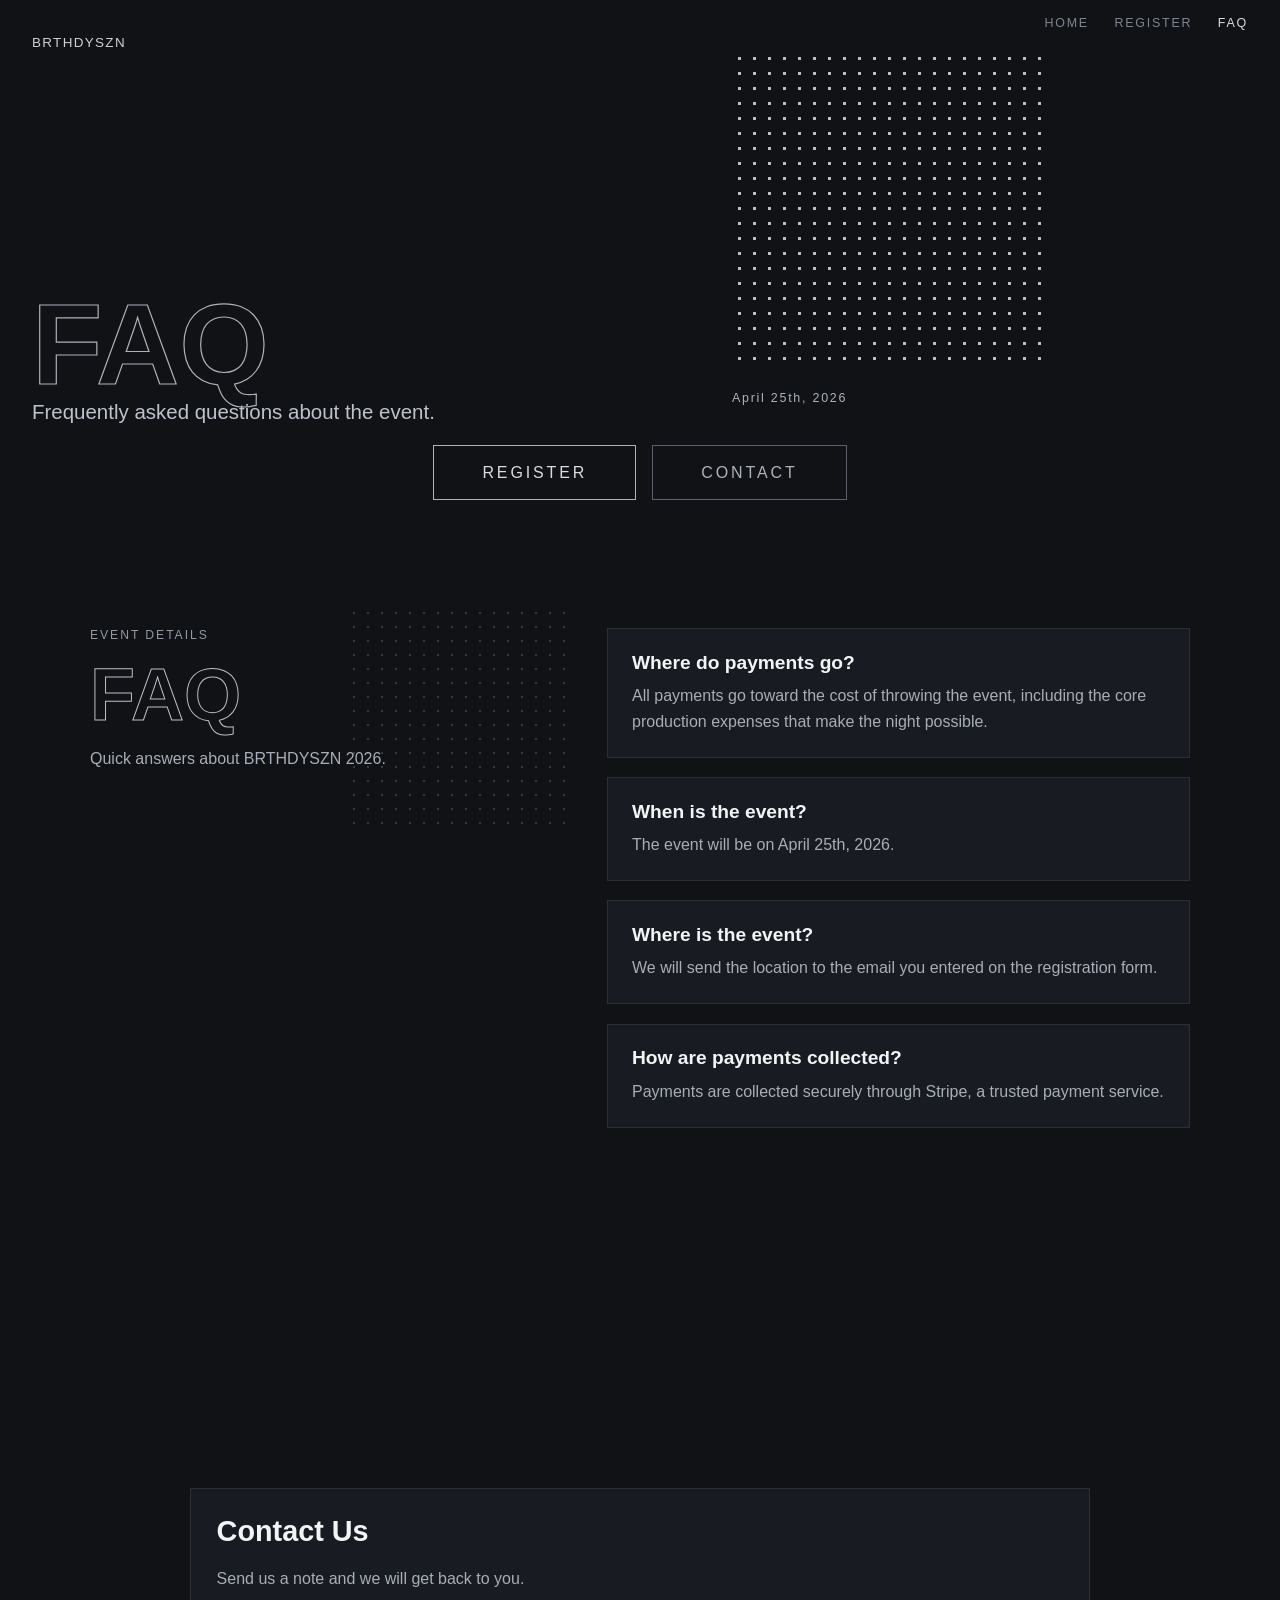
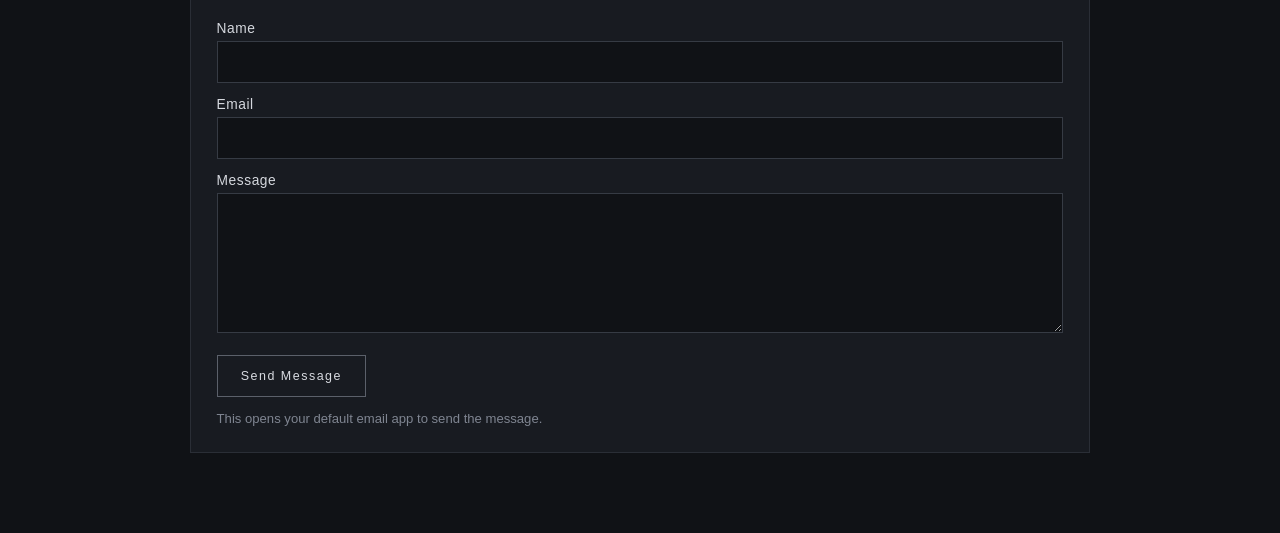
==== faq.html @ 13a55cec "fr stripe, faq and contact" ====
<!DOCTYPE html>
<html lang="en">
<head>
    <meta charset="UTF-8">
    <meta name="viewport" content="width=device-width, initial-scale=1.0">
    <title>FAQ</title>
    <link rel="stylesheet" href="styles.css">
</head>
<body>
    <header class="site-header">
        <nav class="site-nav">
            <a class="site-nav-link" href="index.html">Home</a>
            <a class="site-nav-link" href="registration.html">Register</a>
            <a class="site-nav-link site-nav-link--active" href="faq.html">FAQ</a>
        </nav>
    </header>
    <main>
        <section class="hero-panel faq-hero">
            <div class="hero-brand">
                <p class="hero-brand-text">BRTHDYSZN</p>
            </div>
            <div class="hero-layout">
                <div class="hero-title-wrap">
                    <h1 class="hero-display-title">FAQ</h1>
                    <p class="hero-description">Frequently asked questions about the event.</p>
                </div>
                <div class="hero-content-wrap">
                    <div class="hero-dot-grid" aria-hidden="true"></div>
                    <p class="hero-date">April 25th, 2026</p>
                </div>
            </div>
            <div class="hero-cta-group">
                <a class="hero-outline-link hero-register-cta" href="registration.html">Register</a>
                <a class="hero-outline-link hero-register-cta hero-register-cta--secondary" href="#contact">Contact</a>
            </div>
        </section>

        <section class="faq-panel" id="faq">
            <div class="faq-layout">
                <div class="faq-intro">
                    <p class="faq-kicker">Event details</p>
                    <h2 class="faq-title">FAQ</h2>
                    <p class="faq-intro-text">Quick answers about BRTHDYSZN 2026.</p>
                </div>
                <div class="faq-list">
                    <article class="faq-item">
                        <h3>Where do payments go?</h3>
                        <p>All payments go toward the cost of throwing the event, including the core production expenses that make the night possible.</p>
                    </article>
                    <article class="faq-item">
                        <h3>When is the event?</h3>
                        <p>The event will be on April 25th, 2026.</p>
                    </article>
                    <article class="faq-item">
                        <h3>Where is the event?</h3>
                        <p>We will send the location to the email you entered on the registration form.</p>
                    </article>
                    <article class="faq-item">
                        <h3>How are payments collected?</h3>
                        <p>Payments are collected securely through Stripe, a trusted payment service.</p>
                    </article>
                </div>
            </div>
        </section>

        <section class="contact-panel" id="contact">
            <div class="contact-layout">
                <div class="registration-card contact-card">
                    <h2>Contact Us</h2>
                    <p class="registration-helper-text">Send us a note and we will get back to you.</p>
                    <form class="contact-form" action="mailto:connor.callaghan+brthdyszn@gmail.com" method="POST" enctype="text/plain">
                        <div class="form-field">
                            <label for="contact-name">Name</label>
                            <input id="contact-name" name="name" type="text" required>
                        </div>
                        <div class="form-field">
                            <label for="contact-email">Email</label>
                            <input id="contact-email" name="email" type="email" required>
                        </div>
                        <div class="form-field">
                            <label for="contact-message">Message</label>
                            <textarea id="contact-message" name="message" rows="5" required></textarea>
                        </div>
                        <button class="registration-submit" type="submit">Send Message</button>
                        <p class="contact-note">This opens your default email app to send the message.</p>
                    </form>
                </div>
            </div>
        </section>
    </main>
</body>
</html>
---- styles.css ----
* {
    margin: 0;
    padding: 0;
    box-sizing: border-box;
}

html {
    scroll-behavior: smooth;
}

body {
    font-family: "Helvetica Neue", Arial, sans-serif;
    background: #101216;
    color: #d1d5db;
}

.site-header {
    position: fixed;
    top: 0;
    left: 0;
    right: 0;
    z-index: 100;
    padding: 1rem 2rem;
    display: flex;
    justify-content: flex-end;
}

.site-nav {
    display: flex;
    gap: 1.6rem;
}

.site-nav-link {
    color: #7f8591;
    text-decoration: none;
    font-size: 0.78rem;
    letter-spacing: 0.14em;
    text-transform: uppercase;
    transition: color 0.25s ease;
}

.site-nav-link:hover {
    color: #f3f4f6;
}

.site-nav-link--active {
    color: #d8dbe1;
}

.snap-site {
    height: 100vh;
    overflow-y: auto;
    scroll-snap-type: y mandatory;
}

.snap-container {
    min-height: 100%;
}

.snap-panel {
    min-height: 100vh;
    scroll-snap-align: start;
    scroll-snap-stop: always;
}

.hero-panel {
    padding: 2.2rem 2rem 2rem;
    display: flex;
    flex-direction: column;
    justify-content: space-between;
    background: #101216;
}

.hero-brand-text {
    color: #ced0d5;
    letter-spacing: 0.1em;
    font-size: 0.84rem;
    line-height: 1.2;
}

.hero-layout {
    width: min(1240px, 100%);
    margin: 0 auto;
    display: grid;
    grid-template-columns: minmax(300px, 1.1fr) minmax(280px, 0.85fr);
    align-items: end;
    gap: 2rem;
}

.hero-display-title {
    font-size: clamp(3rem, 9.2vw, 7.2rem);
    line-height: 0.93;
    font-weight: 600;
    color: transparent;
    -webkit-text-stroke: 1.2px #aeb2bb;
    text-transform: uppercase;
    max-width: 760px;
}

.hero-content-wrap {
    display: grid;
    justify-items: start;
    gap: 1.25rem;
    margin-bottom: 1.3rem;
}

.hero-dot-grid {
    width: min(320px, 68vw);
    aspect-ratio: 1 / 1;
    background-image: radial-gradient(circle, rgba(229,231,235,0.9) 1.5px, transparent 1.5px);
    background-size: 15px 15px;
    opacity: 0.9;
}

.hero-description {
    font-size: clamp(1.05rem, 1.6vw, 2rem);
    line-height: 1.35;
    max-width: 430px;
    color: #bec2ca;
}

.hero-date {
    font-size: 0.78rem;
    letter-spacing: 0.14em;
    color: #aeb2bb;
}

.hero-outline-link,
.registration-outline-link,
.registration-submit {
    border: 1px solid #5b606a;
    color: #d8dbe1;
    text-decoration: none;
    background: transparent;
    letter-spacing: 0.12em;
    font-size: 0.78rem;
    padding: 0.82rem 1.45rem;
    cursor: pointer;
    transition: border-color 0.25s ease, color 0.25s ease;
}

.hero-outline-link:hover,
.registration-outline-link:hover,
.registration-submit:hover {
    border-color: #f3f4f6;
    color: #f3f4f6;
}

.hero-register-cta {
    display: inline-block;
    align-self: center;
    font-size: 1rem;
    padding: 1.1rem 3rem;
    text-transform: uppercase;
    border-color: #aeb2bb;
    letter-spacing: 0.18em;
}

.hero-register-cta--secondary {
    border-color: #5b606a;
    color: #aeb2bb;
}

.hero-cta-group {
    display: flex;
    flex-wrap: wrap;
    justify-content: center;
    gap: 1rem;
    margin-top: 1.2rem;
}

.hero-socials {
    display: flex;
    gap: 0.8rem;
}

.hero-socials a {
    color: #aeb2bb;
    text-decoration: none;
    border: 1px solid #464b55;
    min-width: 42px;
    padding: 0.5rem 0.45rem;
    text-align: center;
    font-size: 0.68rem;
    letter-spacing: 0.1em;
}

.hero-socials a:hover {
    color: #f3f4f6;
    border-color: #f3f4f6;
}

.snap-next {
    align-self: center;
    color: #7f8591;
    text-decoration: none;
    font-size: 0.72rem;
    letter-spacing: 0.2em;
    margin-bottom: 0.2rem;
}

.registration-panel {
    background: #121418;
    display: flex;
    align-items: center;
    padding: 2.5rem 2rem;
}

.registration-panel--standalone {
    min-height: 100vh;
    padding-top: 6rem;
    align-items: flex-start;
}

.faq-panel {
    min-height: 100vh;
    padding: 6rem 2rem 3rem;
    background: #101216;
    display: flex;
    align-items: flex-start;
}

.faq-layout {
    width: min(1100px, 100%);
    margin: 0 auto;
    display: grid;
    grid-template-columns: minmax(260px, 0.9fr) minmax(320px, 1.1fr);
    gap: 2.5rem;
    align-items: start;
}

.faq-intro {
    position: relative;
}

.faq-intro::after {
    content: "";
    position: absolute;
    right: 0;
    top: -1.4rem;
    width: min(220px, 42vw);
    height: min(220px, 42vw);
    background-image: radial-gradient(circle, rgba(229,231,235,0.6) 1.2px, transparent 1.2px);
    background-size: 14px 14px;
    opacity: 0.3;
    pointer-events: none;
}

.faq-kicker {
    font-size: 0.76rem;
    letter-spacing: 0.16em;
    text-transform: uppercase;
    color: #9298a4;
    margin-bottom: 1.1rem;
}

.faq-title {
    font-size: clamp(2.6rem, 6vw, 4.6rem);
    line-height: 0.95;
    text-transform: uppercase;
    font-weight: 600;
    color: transparent;
    -webkit-text-stroke: 1px #bcc0c8;
    margin-bottom: 1rem;
}

.faq-intro-text {
    color: #a8adb7;
    line-height: 1.6;
    max-width: 440px;
    margin-bottom: 1.6rem;
}

.faq-list {
    display: grid;
    gap: 1.2rem;
}

.faq-item {
    background: #181b21;
    border: 1px solid #2a2e36;
    padding: 1.4rem 1.5rem;
}

.faq-item h2,
.faq-item h3 {
    color: #f3f4f6;
    font-size: 1.2rem;
    margin-bottom: 0.6rem;
}

.faq-item p {
    color: #a8adb7;
    line-height: 1.6;
}

.faq-link {
    color: #d8dbe1;
    text-decoration: none;
    border-bottom: 1px solid rgba(216, 219, 225, 0.4);
    transition: color 0.25s ease, border-color 0.25s ease;
}

.faq-link:hover {
    color: #f3f4f6;
    border-color: #f3f4f6;
}

.donate-panel {
    background: #121418;
    padding: 3.5rem 2rem 4rem;
    scroll-margin-top: 6rem;
}

.donate-layout {
    width: min(900px, 100%);
    margin: 0 auto;
}

.donate-card {
    display: grid;
    gap: 0.9rem;
}

.contact-panel {
    background: #101216;
    padding: 3.5rem 2rem 5rem;
    scroll-margin-top: 6rem;
}

.contact-layout {
    width: min(900px, 100%);
    margin: 0 auto;
}

.contact-card {
    display: grid;
    gap: 0.9rem;
}

.contact-form {
    display: grid;
    gap: 0.9rem;
}

.contact-note {
    color: #7f8591;
    font-size: 0.82rem;
}

.registration-layout {
    width: min(1240px, 100%);
    margin: 0 auto;
    display: grid;
    grid-template-columns: minmax(280px, 1fr) minmax(320px, 0.95fr);
    gap: 2.4rem;
    align-items: center;
}

.registration-intro {
    position: relative;
}

.registration-intro::after {
    content: "";
    position: absolute;
    right: 0;
    top: -1.8rem;
    width: min(240px, 40vw);
    height: min(240px, 40vw);
    background-image: radial-gradient(circle, rgba(229,231,235,0.76) 1.3px, transparent 1.3px);
    background-size: 15px 15px;
    opacity: 0.28;
    pointer-events: none;
}

.registration-kicker {
    font-size: 0.76rem;
    letter-spacing: 0.16em;
    text-transform: uppercase;
    color: #9298a4;
    margin-bottom: 1.2rem;
}

.registration-display-title {
    font-size: clamp(2.4rem, 6vw, 5.5rem);
    line-height: 0.94;
    text-transform: uppercase;
    font-weight: 600;
    color: transparent;
    -webkit-text-stroke: 1px #bcc0c8;
    margin-bottom: 1.25rem;
}

.registration-intro-text {
    max-width: 520px;
    color: #a8adb7;
    line-height: 1.5;
    margin-bottom: 1.6rem;
}

.registration-card {
    background: #181b21;
    border: 1px solid #2a2e36;
    padding: 1.6rem;
}

.step-indicator {
    display: flex;
    gap: 0.5rem;
    margin-bottom: 1.2rem;
}

.step-dot {
    width: 100%;
    height: 3px;
    background: #2a2e36;
    border-radius: 2px;
    transition: background 0.3s ease;
}

.step-dot--active {
    background: #d8dbe1;
}

.form-step {
    display: grid;
    gap: 0.9rem;
}

.form-step--hidden {
    display: none;
}

.form-step-actions {
    display: flex;
    gap: 0.8rem;
    margin-top: 0.45rem;
}

.registration-submit--secondary {
    border-color: #363b44;
    color: #7f8591;
}

.registration-submit--secondary:hover {
    border-color: #5b606a;
    color: #d8dbe1;
}

.step-confirmation .registration-helper-text {
    margin-bottom: 1.6rem;
    line-height: 1.6;
}

.donate-embed {
    display: flex;
    flex-direction: column;
    align-items: center;
    gap: 0.5rem;
}

.donate-embed-subtext {
    font-size: 0.72rem;
    letter-spacing: 0.04em;
    color: #7f8591;
}

.registration-card h2 {
    color: #f3f4f6;
    font-size: 1.8rem;
    margin-bottom: 0.45rem;
}

.registration-helper-text {
    color: #a8adb7;
    margin-bottom: 1.2rem;
}

.registration-form {
    display: grid;
}

.form-field {
    display: grid;
    gap: 0.32rem;
}

.form-field label {
    font-size: 0.86rem;
    letter-spacing: 0.04em;
    color: #d5d8de;
}

.form-field input {
    background: #101216;
    border: 1px solid #363b44;
    color: #f3f4f6;
    padding: 0.7rem 0.78rem;
    font-size: 0.95rem;
    font-family: inherit;
}

.form-field textarea {
    background: #101216;
    border: 1px solid #363b44;
    color: #f3f4f6;
    padding: 0.7rem 0.78rem;
    font-size: 0.95rem;
    font-family: inherit;
    resize: vertical;
    min-height: 140px;
}

.form-field input:focus {
    outline: none;
    border-color: #aeb2bb;
}

.form-field textarea:focus {
    outline: none;
    border-color: #aeb2bb;
}

.registration-submit {
    justify-self: start;
    margin-top: 0.45rem;
}

.registration-message {
    min-height: 1.4rem;
    margin-top: 0.9rem;
    color: #d5d8de;
}

.registration-message.success {
    color: #34d399;
}

.registration-message.error {
    color: #f87171;
}

.hidden-iframe {
    display: none;
}

@media (max-width: 980px) {
    .hero-layout,
    .registration-layout,
    .faq-layout {
        grid-template-columns: 1fr;
    }

    .hero-content-wrap {
        margin-top: 1.3rem;
    }
}

@media (max-width: 768px) {
    .hero-panel {
        padding: 1.4rem 1.2rem 1.2rem;
    }

    .registration-panel {
        padding: 1.4rem 1.2rem;
    }

    .faq-panel {
        padding: 5rem 1.2rem 2.2rem;
    }

    .donate-panel {
        padding: 3rem 1.2rem 3.2rem;
    }

    .contact-panel {
        padding: 3rem 1.2rem 3.6rem;
    }

    .hero-display-title {
        font-size: clamp(2.5rem, 15vw, 4.1rem);
    }

    .registration-display-title {
        font-size: clamp(2rem, 13vw, 3.5rem);
    }

    .faq-title {
        font-size: clamp(2.1rem, 12vw, 3.4rem);
    }

    .hero-dot-grid {
        width: min(270px, 72vw);
    }
}
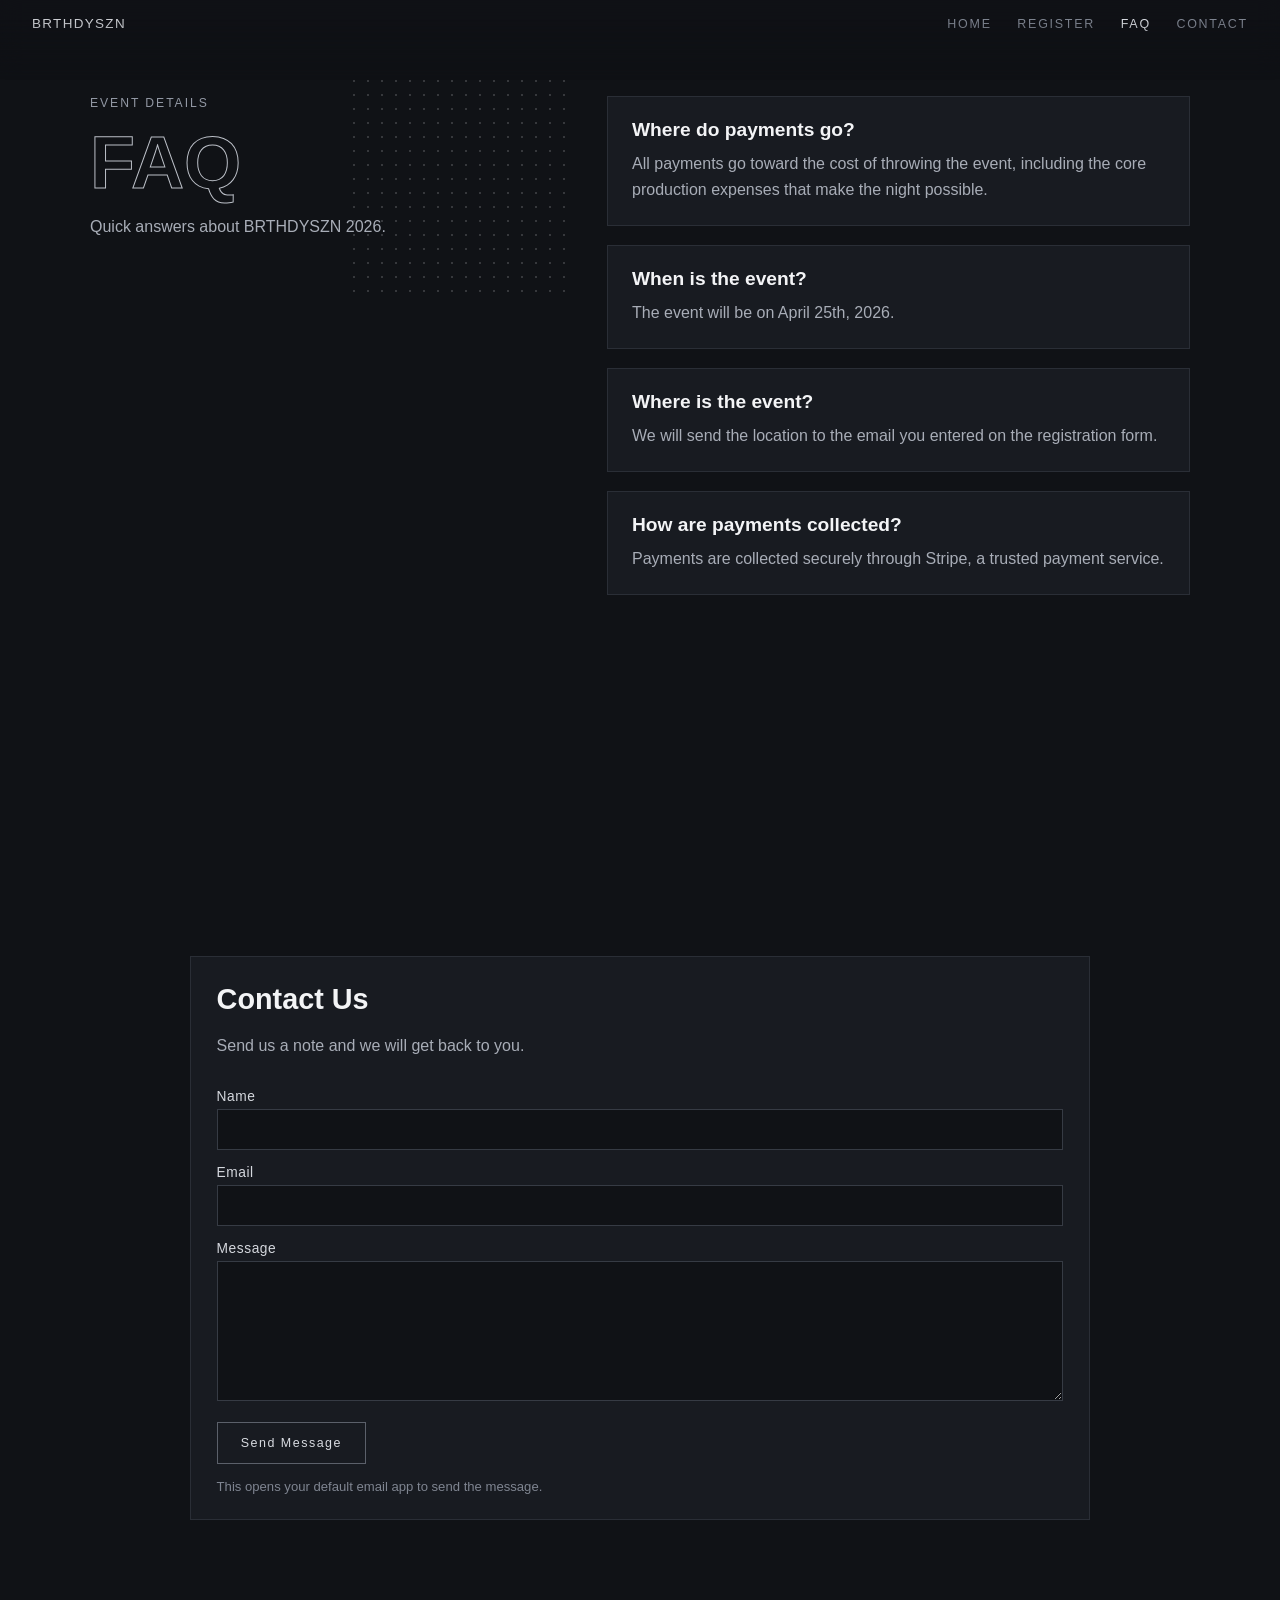
==== commit 1caa32cb: "blur nav" ====
--- a/faq.html
+++ b/faq.html
@@ -8,33 +8,16 @@
 </head>
 <body>
     <header class="site-header">
+        <p class="hero-brand-text">BRTHDYSZN</p>
         <nav class="site-nav">
             <a class="site-nav-link" href="index.html">Home</a>
             <a class="site-nav-link" href="registration.html">Register</a>
             <a class="site-nav-link site-nav-link--active" href="faq.html">FAQ</a>
+            <!-- contact link -->
+            <a class="site-nav-link" href="#contact">Contact</a>
         </nav>
     </header>
     <main>
-        <section class="hero-panel faq-hero">
-            <div class="hero-brand">
-                <p class="hero-brand-text">BRTHDYSZN</p>
-            </div>
-            <div class="hero-layout">
-                <div class="hero-title-wrap">
-                    <h1 class="hero-display-title">FAQ</h1>
-                    <p class="hero-description">Frequently asked questions about the event.</p>
-                </div>
-                <div class="hero-content-wrap">
-                    <div class="hero-dot-grid" aria-hidden="true"></div>
-                    <p class="hero-date">April 25th, 2026</p>
-                </div>
-            </div>
-            <div class="hero-cta-group">
-                <a class="hero-outline-link hero-register-cta" href="registration.html">Register</a>
-                <a class="hero-outline-link hero-register-cta hero-register-cta--secondary" href="#contact">Contact</a>
-            </div>
-        </section>
-
         <section class="faq-panel" id="faq">
             <div class="faq-layout">
                 <div class="faq-intro">
--- a/styles.css
+++ b/styles.css
@@ -22,7 +22,14 @@
     z-index: 100;
     padding: 1rem 2rem;
     display: flex;
-    justify-content: flex-end;
+    align-items: center;
+    justify-content: space-between;
+    background: rgba(16, 18, 22, 0.65);
+    backdrop-filter: blur(12px);
+    -webkit-backdrop-filter: blur(12px);
+    mask-image: linear-gradient(to bottom, black 25%, transparent 100%);
+    -webkit-mask-image: linear-gradient(to bottom, black 25%, transparent 100%);
+    padding-bottom: 3rem;
 }
 
 .site-nav {
@@ -200,7 +207,7 @@
 }
 
 .registration-panel {
-    background: #121418;
+    background: #101216;
     display: flex;
     align-items: center;
     padding: 2.5rem 2rem;
